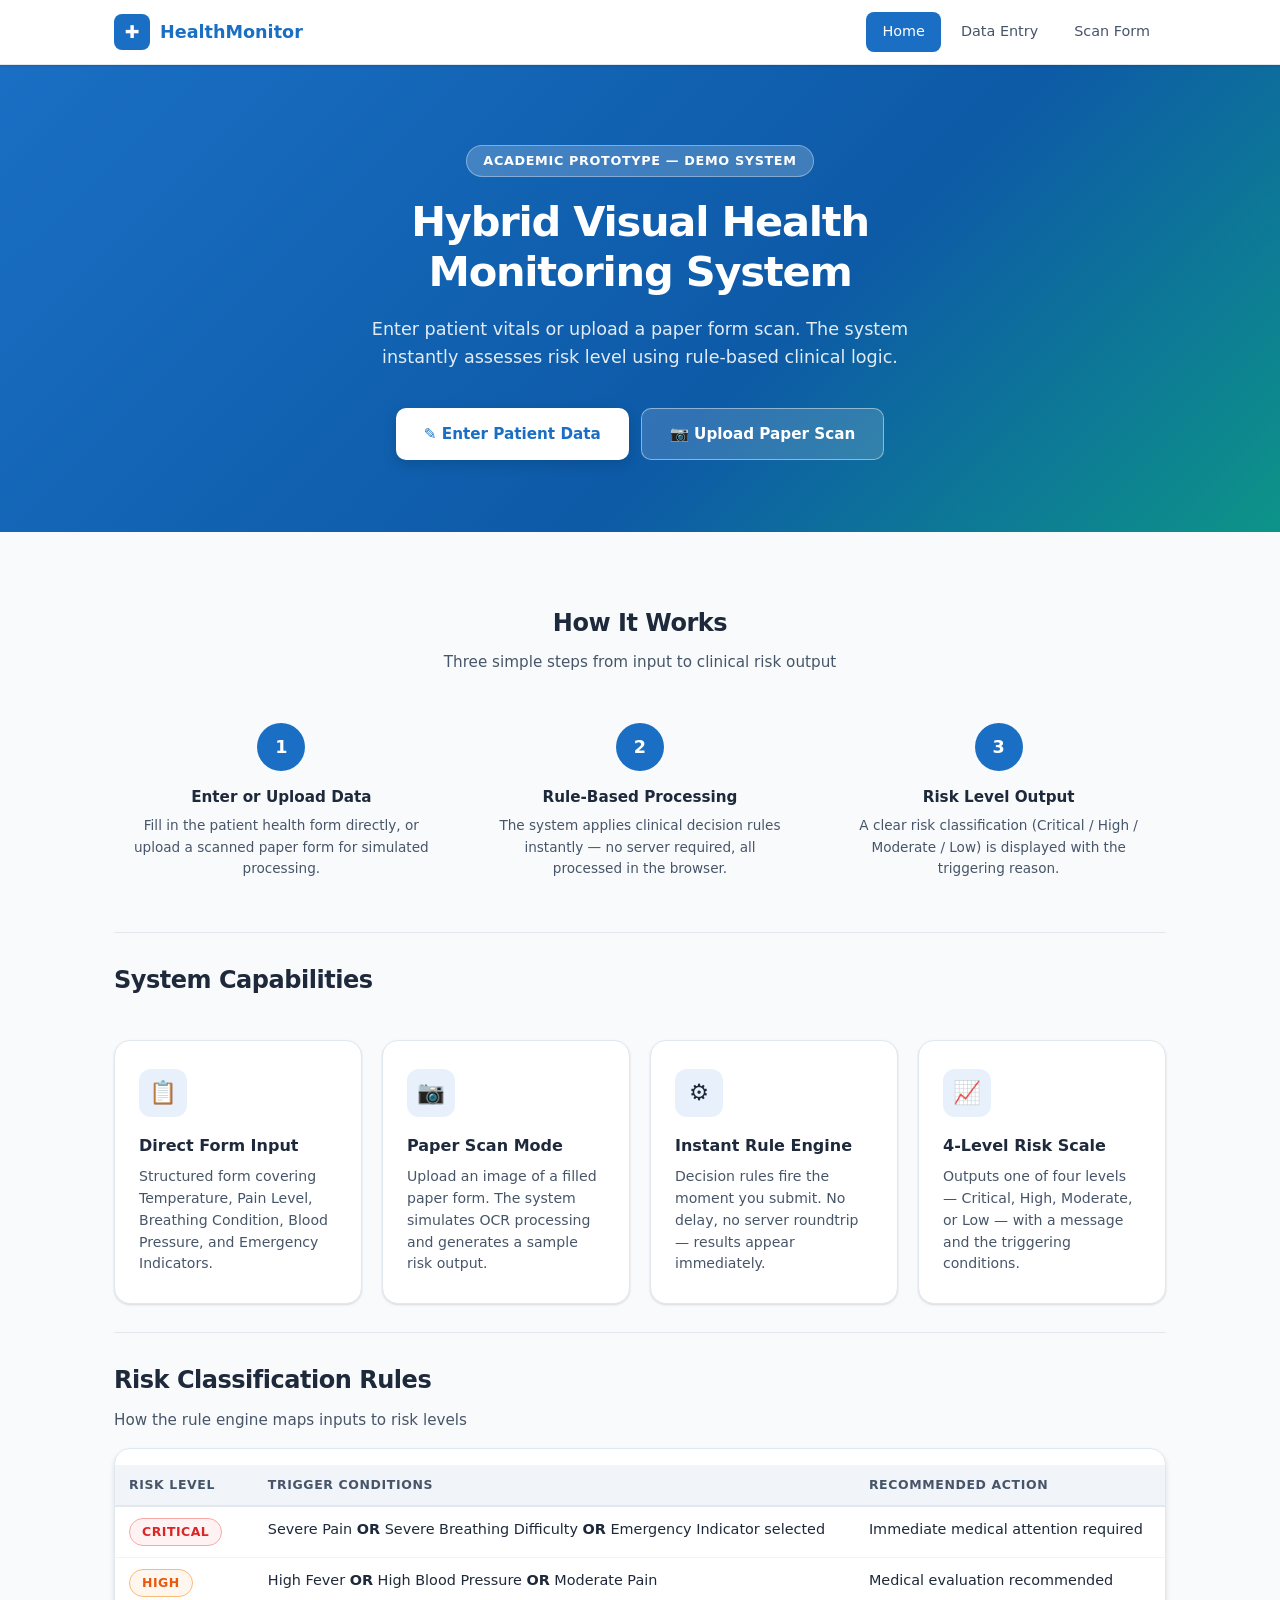
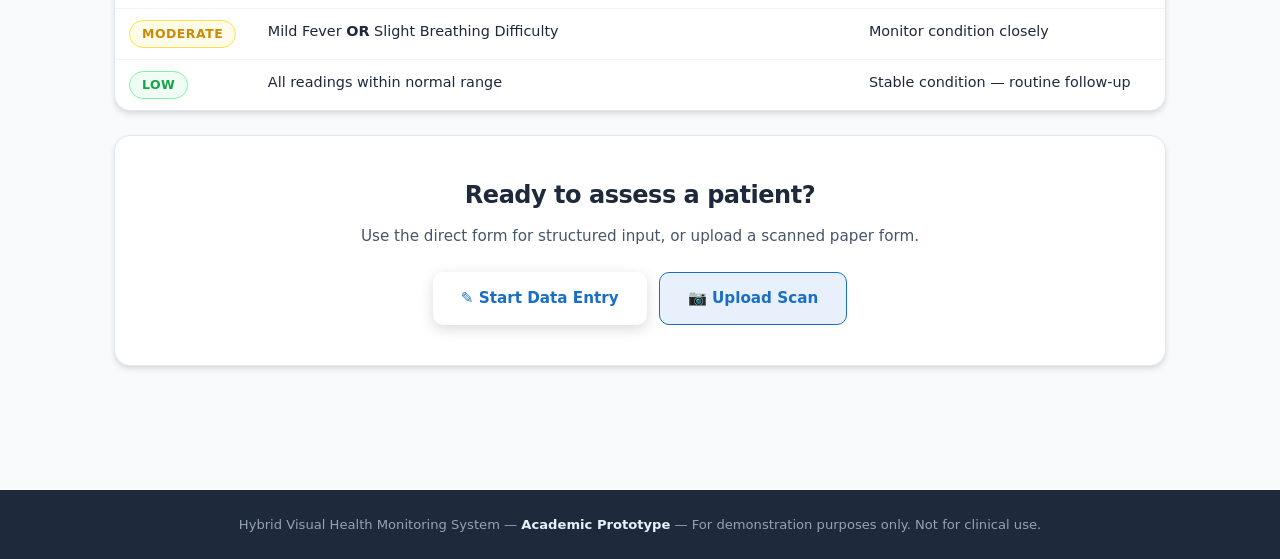
==== index.html @ cf37fe66 "Initial commit" ====
<!DOCTYPE html>
<html lang="en">
<head>
  <meta charset="UTF-8" />
  <meta name="viewport" content="width=device-width, initial-scale=1.0" />
  <title>HealthMonitor — Hybrid Visual Health Monitoring System</title>
  <link rel="stylesheet" href="style.css" />
</head>
<body>

  <!-- Navigation -->
  <nav>
    <div class="nav-inner">
      <a href="index.html" class="nav-brand">
        <div class="brand-icon">&#10010;</div>
        HealthMonitor
      </a>
      <ul class="nav-links">
        <li><a href="index.html" class="active">Home</a></li>
        <li><a href="form.html">Data Entry</a></li>
        <li><a href="scan.html">Scan Form</a></li>
      </ul>
    </div>
  </nav>

  <!-- Hero -->
  <section class="hero">
    <div class="hero-badge">Academic Prototype &mdash; Demo System</div>
    <h1>Hybrid Visual Health Monitoring System</h1>
    <p>Enter patient vitals or upload a paper form scan. The system instantly assesses risk level using rule-based clinical logic.</p>
    <div class="hero-actions">
      <a href="form.html" class="btn-primary">&#9998; Enter Patient Data</a>
      <a href="scan.html" class="btn-secondary">&#128247; Upload Paper Scan</a>
    </div>
  </section>

  <!-- Features -->
  <div class="container-wide">
    <div class="mt-8 text-center">
      <h2 class="section-title">How It Works</h2>
      <p class="section-sub">Three simple steps from input to clinical risk output</p>
    </div>

    <div class="steps-grid mt-6">
      <div class="step">
        <div class="step-num">1</div>
        <h4>Enter or Upload Data</h4>
        <p>Fill in the patient health form directly, or upload a scanned paper form for simulated processing.</p>
      </div>
      <div class="step">
        <div class="step-num">2</div>
        <h4>Rule-Based Processing</h4>
        <p>The system applies clinical decision rules instantly &mdash; no server required, all processed in the browser.</p>
      </div>
      <div class="step">
        <div class="step-num">3</div>
        <h4>Risk Level Output</h4>
        <p>A clear risk classification (Critical / High / Moderate / Low) is displayed with the triggering reason.</p>
      </div>
    </div>

    <div class="divider"></div>

    <!-- Feature cards -->
    <h2 class="section-title">System Capabilities</h2>
    <div class="features-grid">
      <div class="feature-card">
        <div class="feature-icon">&#128203;</div>
        <h3>Direct Form Input</h3>
        <p>Structured form covering Temperature, Pain Level, Breathing Condition, Blood Pressure, and Emergency Indicators.</p>
      </div>
      <div class="feature-card">
        <div class="feature-icon">&#128247;</div>
        <h3>Paper Scan Mode</h3>
        <p>Upload an image of a filled paper form. The system simulates OCR processing and generates a sample risk output.</p>
      </div>
      <div class="feature-card">
        <div class="feature-icon">&#9881;</div>
        <h3>Instant Rule Engine</h3>
        <p>Decision rules fire the moment you submit. No delay, no server roundtrip &mdash; results appear immediately.</p>
      </div>
      <div class="feature-card">
        <div class="feature-icon">&#128200;</div>
        <h3>4-Level Risk Scale</h3>
        <p>Outputs one of four levels &mdash; Critical, High, Moderate, or Low &mdash; with a message and the triggering conditions.</p>
      </div>
    </div>

    <div class="divider"></div>

    <!-- Risk reference table -->
    <h2 class="section-title">Risk Classification Rules</h2>
    <p class="section-sub" style="margin-bottom:16px;">How the rule engine maps inputs to risk levels</p>
    <div class="card" style="padding:0; overflow:hidden;">
      <table class="risk-table">
        <thead>
          <tr>
            <th>Risk Level</th>
            <th>Trigger Conditions</th>
            <th>Recommended Action</th>
          </tr>
        </thead>
        <tbody>
          <tr>
            <td><span class="risk-pill pill-critical">Critical</span></td>
            <td>Severe Pain <strong>OR</strong> Severe Breathing Difficulty <strong>OR</strong> Emergency Indicator selected</td>
            <td>Immediate medical attention required</td>
          </tr>
          <tr>
            <td><span class="risk-pill pill-high">High</span></td>
            <td>High Fever <strong>OR</strong> High Blood Pressure <strong>OR</strong> Moderate Pain</td>
            <td>Medical evaluation recommended</td>
          </tr>
          <tr>
            <td><span class="risk-pill pill-moderate">Moderate</span></td>
            <td>Mild Fever <strong>OR</strong> Slight Breathing Difficulty</td>
            <td>Monitor condition closely</td>
          </tr>
          <tr>
            <td><span class="risk-pill pill-low">Low</span></td>
            <td>All readings within normal range</td>
            <td>Stable condition &mdash; routine follow-up</td>
          </tr>
        </tbody>
      </table>
    </div>

    <!-- CTA -->
    <div class="card text-center mt-6" style="padding: 40px;">
      <h3 class="section-title" style="margin-bottom:10px;">Ready to assess a patient?</h3>
      <p class="section-sub" style="margin-bottom:24px;">Use the direct form for structured input, or upload a scanned paper form.</p>
      <div class="hero-actions">
        <a href="form.html" class="btn-primary">&#9998; Start Data Entry</a>
        <a href="scan.html" class="btn-secondary" style="color: var(--primary); border-color: var(--primary); background: var(--primary-light);">&#128247; Upload Scan</a>
      </div>
    </div>
  </div>

  <footer>
    <p>Hybrid Visual Health Monitoring System &mdash; <span>Academic Prototype</span> &mdash; For demonstration purposes only. Not for clinical use.</p>
  </footer>

</body>
</html>
---- style.css ----
/* ===== Reset & Base ===== */
*, *::before, *::after {
  box-sizing: border-box;
  margin: 0;
  padding: 0;
}

:root {
  --primary: #1a6fc4;
  --primary-dark: #145a9e;
  --primary-light: #e8f1fb;
  --accent: #0d9488;
  --white: #ffffff;
  --gray-50: #f8fafc;
  --gray-100: #f1f5f9;
  --gray-200: #e2e8f0;
  --gray-400: #94a3b8;
  --gray-600: #475569;
  --gray-800: #1e293b;
  --risk-critical: #dc2626;
  --risk-critical-bg: #fef2f2;
  --risk-critical-border: #fca5a5;
  --risk-high: #ea580c;
  --risk-high-bg: #fff7ed;
  --risk-high-border: #fdba74;
  --risk-moderate: #ca8a04;
  --risk-moderate-bg: #fefce8;
  --risk-moderate-border: #fde047;
  --risk-low: #16a34a;
  --risk-low-bg: #f0fdf4;
  --risk-low-border: #86efac;
  --shadow-sm: 0 1px 3px rgba(0,0,0,.08), 0 1px 2px rgba(0,0,0,.06);
  --shadow-md: 0 4px 6px rgba(0,0,0,.07), 0 2px 4px rgba(0,0,0,.06);
  --shadow-lg: 0 10px 15px rgba(0,0,0,.08), 0 4px 6px rgba(0,0,0,.05);
  --radius: 10px;
  --radius-lg: 16px;
}

body {
  font-family: 'Segoe UI', system-ui, -apple-system, sans-serif;
  background: var(--gray-50);
  color: var(--gray-800);
  line-height: 1.6;
  min-height: 100vh;
}

/* ===== Navigation ===== */
nav {
  background: var(--white);
  border-bottom: 1px solid var(--gray-200);
  box-shadow: var(--shadow-sm);
  position: sticky;
  top: 0;
  z-index: 100;
}

.nav-inner {
  max-width: 1100px;
  margin: 0 auto;
  padding: 0 24px;
  display: flex;
  align-items: center;
  justify-content: space-between;
  height: 64px;
}

.nav-brand {
  display: flex;
  align-items: center;
  gap: 10px;
  text-decoration: none;
  font-weight: 700;
  font-size: 1.1rem;
  color: var(--primary);
}

.nav-brand .brand-icon {
  width: 36px;
  height: 36px;
  background: var(--primary);
  border-radius: 8px;
  display: flex;
  align-items: center;
  justify-content: center;
  color: white;
  font-size: 1.1rem;
}

.nav-links {
  display: flex;
  gap: 4px;
  list-style: none;
}

.nav-links a {
  display: block;
  padding: 8px 16px;
  border-radius: 8px;
  text-decoration: none;
  font-size: 0.9rem;
  font-weight: 500;
  color: var(--gray-600);
  transition: background 0.15s, color 0.15s;
}

.nav-links a:hover {
  background: var(--primary-light);
  color: var(--primary);
}

.nav-links a.active {
  background: var(--primary);
  color: var(--white);
}

/* ===== Page Header ===== */
.page-header {
  background: linear-gradient(135deg, var(--primary) 0%, #0d5aa7 100%);
  color: white;
  padding: 56px 24px 48px;
  text-align: center;
}

.page-header h1 {
  font-size: 2.2rem;
  font-weight: 700;
  margin-bottom: 12px;
  letter-spacing: -0.02em;
}

.page-header p {
  font-size: 1.05rem;
  opacity: 0.88;
  max-width: 560px;
  margin: 0 auto;
}

/* ===== Container ===== */
.container {
  max-width: 860px;
  margin: 0 auto;
  padding: 40px 24px;
}

.container-wide {
  max-width: 1100px;
  margin: 0 auto;
  padding: 40px 24px;
}

/* ===== Card ===== */
.card {
  background: var(--white);
  border: 1px solid var(--gray-200);
  border-radius: var(--radius-lg);
  box-shadow: var(--shadow-md);
  padding: 32px;
  margin-bottom: 24px;
}

.card-title {
  font-size: 1.1rem;
  font-weight: 600;
  color: var(--primary-dark);
  margin-bottom: 20px;
  padding-bottom: 12px;
  border-bottom: 2px solid var(--primary-light);
  display: flex;
  align-items: center;
  gap: 8px;
}

/* ===== Form Elements ===== */
.form-section {
  margin-bottom: 28px;
}

.form-section-label {
  font-size: 0.78rem;
  font-weight: 700;
  text-transform: uppercase;
  letter-spacing: 0.06em;
  color: var(--gray-400);
  margin-bottom: 14px;
}

.radio-group {
  display: flex;
  flex-direction: column;
  gap: 10px;
}

.radio-option {
  display: flex;
  align-items: center;
  gap: 12px;
  padding: 12px 16px;
  border: 1.5px solid var(--gray-200);
  border-radius: var(--radius);
  cursor: pointer;
  transition: border-color 0.15s, background 0.15s;
  user-select: none;
}

.radio-option:hover {
  border-color: var(--primary);
  background: var(--primary-light);
}

.radio-option input[type="radio"] {
  accent-color: var(--primary);
  width: 18px;
  height: 18px;
  flex-shrink: 0;
}

.radio-option input[type="radio"]:checked + .radio-label {
  color: var(--primary-dark);
  font-weight: 600;
}

.radio-option:has(input:checked) {
  border-color: var(--primary);
  background: var(--primary-light);
}

.radio-label {
  font-size: 0.95rem;
  color: var(--gray-600);
}

.radio-badge {
  margin-left: auto;
  font-size: 0.72rem;
  font-weight: 700;
  padding: 2px 8px;
  border-radius: 20px;
  text-transform: uppercase;
  letter-spacing: 0.04em;
}

.badge-normal  { background: #dcfce7; color: #15803d; }
.badge-mild    { background: #fefce8; color: #a16207; }
.badge-high    { background: #fee2e2; color: #b91c1c; }
.badge-severe  { background: #fee2e2; color: #b91c1c; }
.badge-emergency { background: #fee2e2; color: #b91c1c; }

/* ===== Submit Button ===== */
.btn-submit {
  display: block;
  width: 100%;
  padding: 16px;
  background: var(--primary);
  color: white;
  border: none;
  border-radius: var(--radius);
  font-size: 1rem;
  font-weight: 600;
  cursor: pointer;
  transition: background 0.15s, transform 0.1s;
  letter-spacing: 0.02em;
}

.btn-submit:hover {
  background: var(--primary-dark);
  transform: translateY(-1px);
}

.btn-submit:active {
  transform: translateY(0);
}

/* ===== Output / Result ===== */
#output-section {
  display: none;
  animation: slideIn 0.35s ease;
}

@keyframes slideIn {
  from { opacity: 0; transform: translateY(16px); }
  to   { opacity: 1; transform: translateY(0); }
}

.result-card {
  border-radius: var(--radius-lg);
  padding: 32px;
  border: 2px solid;
  margin-top: 8px;
}

.result-card.critical {
  background: var(--risk-critical-bg);
  border-color: var(--risk-critical-border);
}
.result-card.high {
  background: var(--risk-high-bg);
  border-color: var(--risk-high-border);
}
.result-card.moderate {
  background: var(--risk-moderate-bg);
  border-color: var(--risk-moderate-border);
}
.result-card.low {
  background: var(--risk-low-bg);
  border-color: var(--risk-low-border);
}

.result-header {
  display: flex;
  align-items: center;
  gap: 16px;
  margin-bottom: 16px;
}

.result-icon {
  width: 52px;
  height: 52px;
  border-radius: 50%;
  display: flex;
  align-items: center;
  justify-content: center;
  font-size: 1.5rem;
  flex-shrink: 0;
}

.critical .result-icon { background: var(--risk-critical); color: white; }
.high     .result-icon { background: var(--risk-high);     color: white; }
.moderate .result-icon { background: var(--risk-moderate); color: white; }
.low      .result-icon { background: var(--risk-low);      color: white; }

.result-level {
  font-size: 1.6rem;
  font-weight: 800;
  letter-spacing: -0.02em;
}

.critical .result-level { color: var(--risk-critical); }
.high     .result-level { color: var(--risk-high); }
.moderate .result-level { color: var(--risk-moderate); }
.low      .result-level { color: var(--risk-low); }

.result-sublabel {
  font-size: 0.82rem;
  font-weight: 600;
  text-transform: uppercase;
  letter-spacing: 0.06em;
  color: var(--gray-400);
}

.result-message {
  font-size: 1.05rem;
  font-weight: 600;
  color: var(--gray-800);
  margin-bottom: 12px;
}

.result-reason {
  font-size: 0.9rem;
  color: var(--gray-600);
  background: rgba(255,255,255,0.6);
  padding: 10px 14px;
  border-radius: 8px;
}

.result-reason strong {
  color: var(--gray-800);
}

/* ===== Home Page ===== */
.hero {
  background: linear-gradient(135deg, var(--primary) 0%, #0d5aa7 60%, #0d9488 100%);
  color: white;
  padding: 80px 24px 72px;
  text-align: center;
}

.hero-badge {
  display: inline-block;
  background: rgba(255,255,255,0.2);
  border: 1px solid rgba(255,255,255,0.35);
  border-radius: 20px;
  padding: 5px 16px;
  font-size: 0.8rem;
  font-weight: 600;
  letter-spacing: 0.05em;
  text-transform: uppercase;
  margin-bottom: 20px;
}

.hero h1 {
  font-size: 2.6rem;
  font-weight: 800;
  letter-spacing: -0.03em;
  line-height: 1.2;
  margin-bottom: 18px;
  max-width: 700px;
  margin-left: auto;
  margin-right: auto;
}

.hero p {
  font-size: 1.1rem;
  opacity: 0.88;
  max-width: 560px;
  margin: 0 auto 36px;
}

.hero-actions {
  display: flex;
  gap: 12px;
  justify-content: center;
  flex-wrap: wrap;
}

.btn-primary {
  display: inline-flex;
  align-items: center;
  gap: 8px;
  padding: 13px 28px;
  background: white;
  color: var(--primary);
  border-radius: var(--radius);
  font-size: 0.95rem;
  font-weight: 700;
  text-decoration: none;
  transition: transform 0.15s, box-shadow 0.15s;
  box-shadow: 0 4px 14px rgba(0,0,0,0.15);
}

.btn-primary:hover {
  transform: translateY(-2px);
  box-shadow: 0 6px 20px rgba(0,0,0,0.2);
}

.btn-secondary {
  display: inline-flex;
  align-items: center;
  gap: 8px;
  padding: 13px 28px;
  background: rgba(255,255,255,0.15);
  color: white;
  border: 1.5px solid rgba(255,255,255,0.45);
  border-radius: var(--radius);
  font-size: 0.95rem;
  font-weight: 600;
  text-decoration: none;
  transition: background 0.15s;
}

.btn-secondary:hover {
  background: rgba(255,255,255,0.25);
}

/* Feature cards grid */
.features-grid {
  display: grid;
  grid-template-columns: repeat(auto-fit, minmax(240px, 1fr));
  gap: 20px;
  margin-top: 40px;
}

.feature-card {
  background: var(--white);
  border: 1px solid var(--gray-200);
  border-radius: var(--radius-lg);
  padding: 28px 24px;
  box-shadow: var(--shadow-sm);
  transition: box-shadow 0.2s, transform 0.2s;
}

.feature-card:hover {
  box-shadow: var(--shadow-lg);
  transform: translateY(-3px);
}

.feature-icon {
  width: 48px;
  height: 48px;
  background: var(--primary-light);
  border-radius: 12px;
  display: flex;
  align-items: center;
  justify-content: center;
  font-size: 1.4rem;
  margin-bottom: 16px;
}

.feature-card h3 {
  font-size: 1rem;
  font-weight: 700;
  color: var(--gray-800);
  margin-bottom: 8px;
}

.feature-card p {
  font-size: 0.88rem;
  color: var(--gray-600);
  line-height: 1.55;
}

/* Steps */
.steps-grid {
  display: grid;
  grid-template-columns: repeat(auto-fit, minmax(200px, 1fr));
  gap: 24px;
  margin-top: 32px;
}

.step {
  text-align: center;
  padding: 24px 16px;
}

.step-num {
  width: 48px;
  height: 48px;
  background: var(--primary);
  color: white;
  border-radius: 50%;
  display: flex;
  align-items: center;
  justify-content: center;
  font-size: 1.1rem;
  font-weight: 800;
  margin: 0 auto 14px;
}

.step h4 {
  font-size: 0.95rem;
  font-weight: 700;
  margin-bottom: 6px;
}

.step p {
  font-size: 0.85rem;
  color: var(--gray-600);
}

.section-title {
  font-size: 1.5rem;
  font-weight: 700;
  color: var(--gray-800);
  margin-bottom: 8px;
  letter-spacing: -0.02em;
}

.section-sub {
  font-size: 0.95rem;
  color: var(--gray-600);
  margin-bottom: 4px;
}

/* Risk reference table */
.risk-table {
  width: 100%;
  border-collapse: collapse;
  margin-top: 16px;
  font-size: 0.9rem;
}

.risk-table th {
  background: var(--gray-100);
  padding: 10px 14px;
  text-align: left;
  font-size: 0.78rem;
  font-weight: 700;
  text-transform: uppercase;
  letter-spacing: 0.05em;
  color: var(--gray-600);
  border-bottom: 2px solid var(--gray-200);
}

.risk-table td {
  padding: 11px 14px;
  border-bottom: 1px solid var(--gray-100);
  vertical-align: top;
}

.risk-table tr:last-child td {
  border-bottom: none;
}

.risk-pill {
  display: inline-block;
  padding: 3px 12px;
  border-radius: 20px;
  font-size: 0.78rem;
  font-weight: 700;
  text-transform: uppercase;
  letter-spacing: 0.04em;
}

.pill-critical { background: var(--risk-critical-bg); color: var(--risk-critical); border: 1px solid var(--risk-critical-border); }
.pill-high     { background: var(--risk-high-bg);     color: var(--risk-high);     border: 1px solid var(--risk-high-border); }
.pill-moderate { background: var(--risk-moderate-bg); color: var(--risk-moderate); border: 1px solid var(--risk-moderate-border); }
.pill-low      { background: var(--risk-low-bg);      color: var(--risk-low);      border: 1px solid var(--risk-low-border); }

/* ===== Scan Page ===== */
.upload-zone {
  border: 2.5px dashed var(--gray-200);
  border-radius: var(--radius-lg);
  padding: 52px 32px;
  text-align: center;
  cursor: pointer;
  transition: border-color 0.2s, background 0.2s;
  background: var(--gray-50);
}

.upload-zone:hover,
.upload-zone.drag-over {
  border-color: var(--primary);
  background: var(--primary-light);
}

.upload-zone.has-file {
  border-color: var(--accent);
  background: #f0fdfa;
}

.upload-icon {
  font-size: 3rem;
  margin-bottom: 14px;
}

.upload-zone h3 {
  font-size: 1rem;
  font-weight: 600;
  color: var(--gray-800);
  margin-bottom: 6px;
}

.upload-zone p {
  font-size: 0.85rem;
  color: var(--gray-400);
}

#file-input {
  display: none;
}

.btn-upload {
  display: inline-flex;
  align-items: center;
  gap: 8px;
  margin-top: 16px;
  padding: 10px 22px;
  background: var(--primary);
  color: white;
  border: none;
  border-radius: 8px;
  font-size: 0.9rem;
  font-weight: 600;
  cursor: pointer;
  transition: background 0.15s;
}

.btn-upload:hover { background: var(--primary-dark); }

.progress-bar-wrap {
  background: var(--gray-100);
  border-radius: 20px;
  height: 8px;
  margin: 16px 0;
  overflow: hidden;
  display: none;
}

.progress-bar {
  height: 100%;
  background: linear-gradient(90deg, var(--primary), var(--accent));
  border-radius: 20px;
  width: 0%;
  transition: width 0.3s ease;
}

.scan-mock-result {
  display: none;
  animation: slideIn 0.35s ease;
}

/* ===== Footer ===== */
footer {
  background: var(--gray-800);
  color: var(--gray-400);
  text-align: center;
  padding: 24px;
  font-size: 0.82rem;
  margin-top: 60px;
}

footer span {
  color: var(--primary-light);
  font-weight: 600;
}

/* ===== Utilities ===== */
.divider {
  height: 1px;
  background: var(--gray-200);
  margin: 28px 0;
}

.text-center { text-align: center; }
.mt-4  { margin-top: 16px; }
.mt-6  { margin-top: 24px; }
.mt-8  { margin-top: 32px; }
.mb-2  { margin-bottom: 8px; }

/* ===== Responsive ===== */
@media (max-width: 640px) {
  .hero h1 { font-size: 1.8rem; }
  .page-header h1 { font-size: 1.6rem; }
  .card { padding: 20px; }
  .result-card { padding: 20px; }
  .nav-links a { padding: 8px 10px; font-size: 0.82rem; }
}
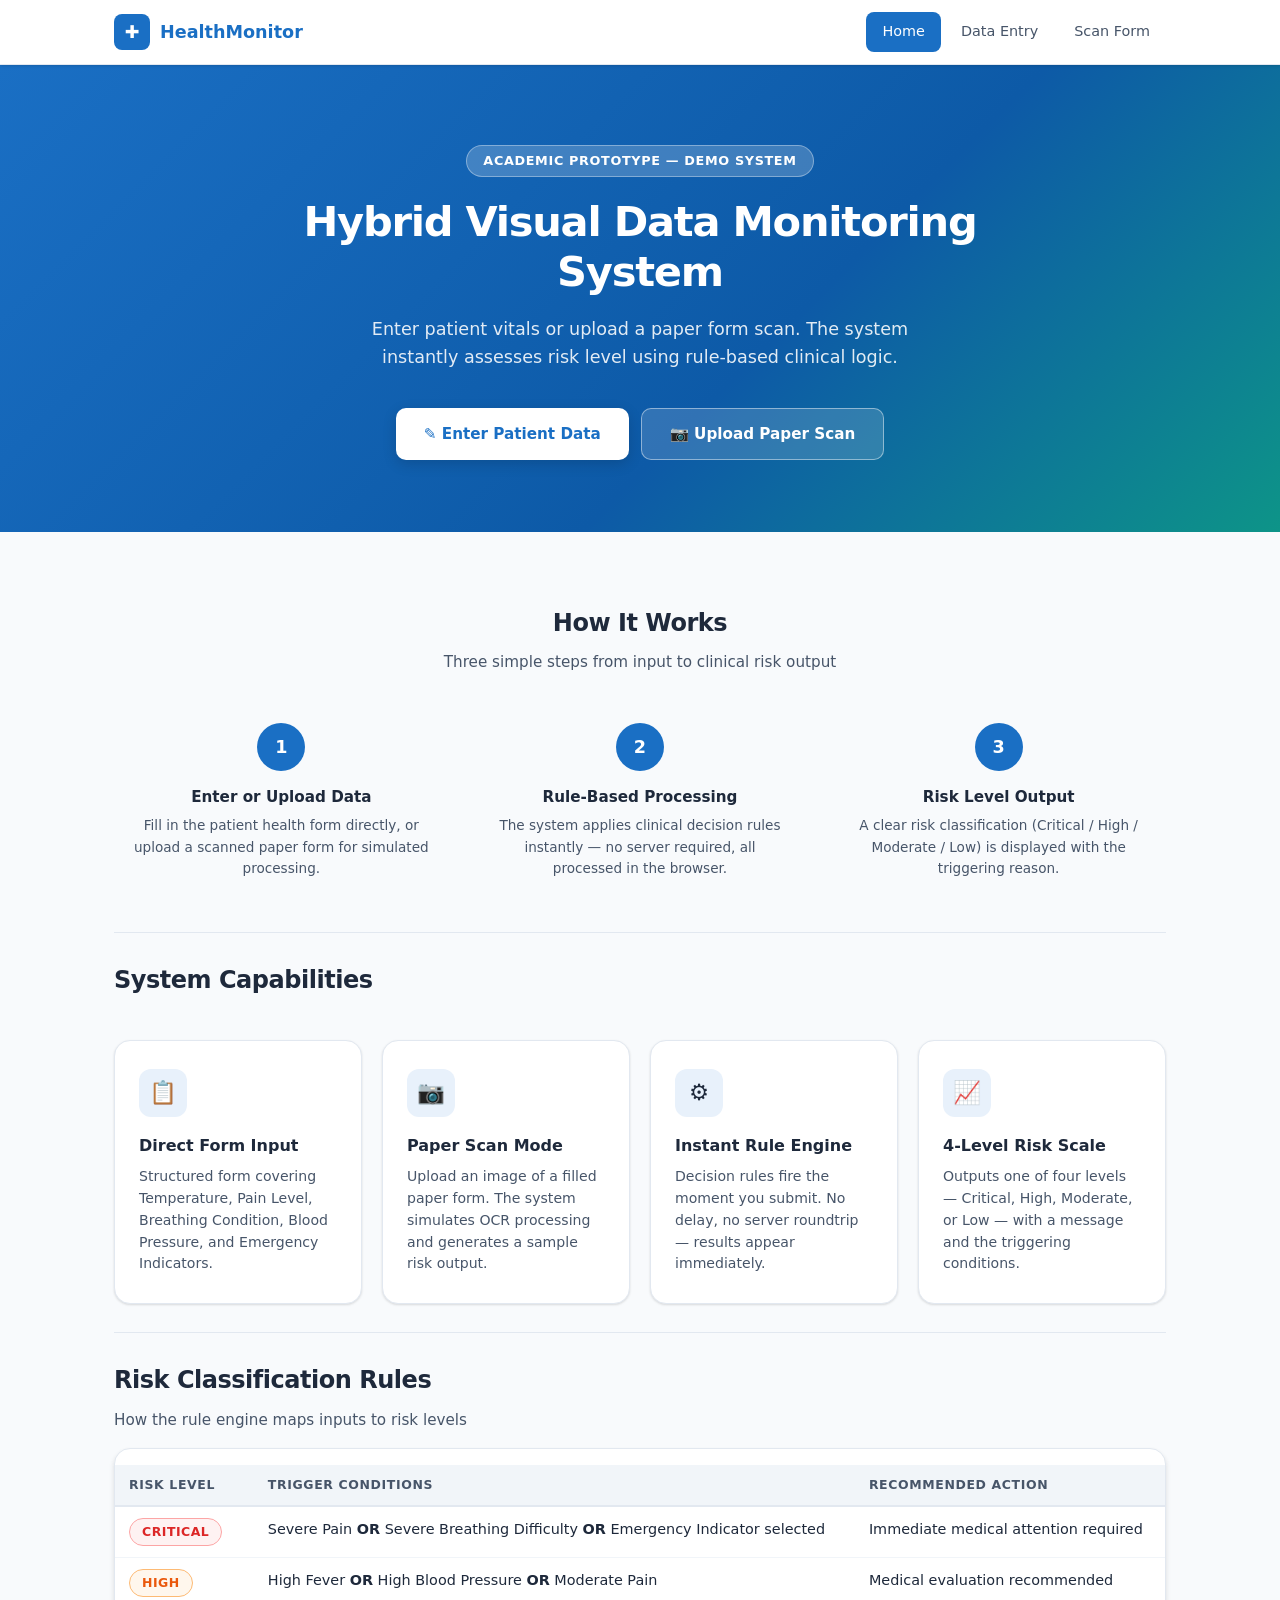
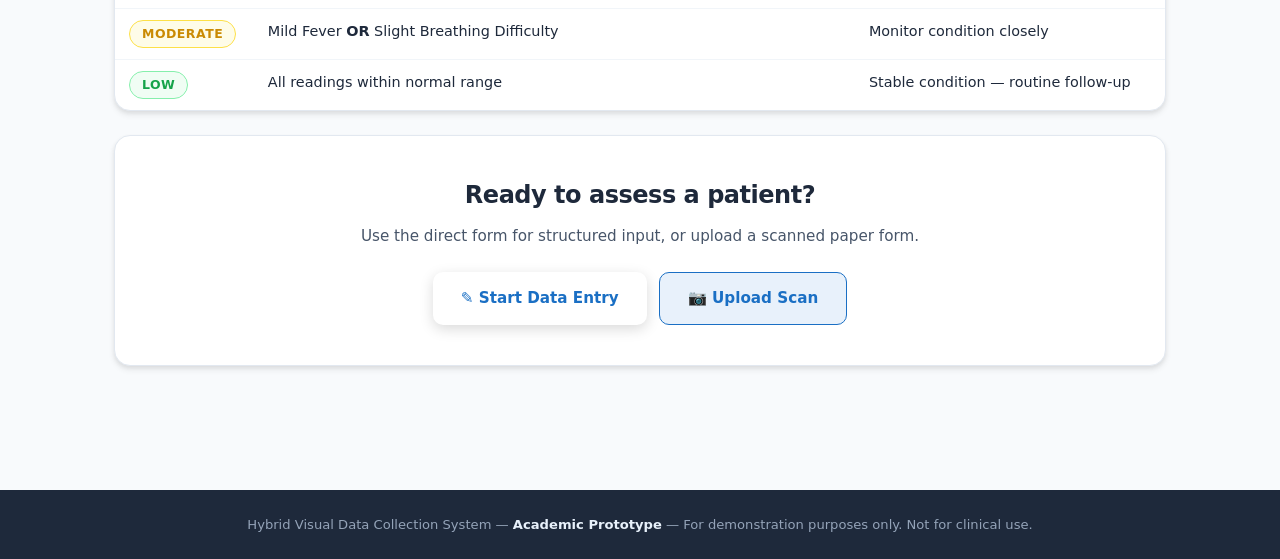
==== commit 3879e32a: "Update index.html" ====
--- a/index.html
+++ b/index.html
@@ -3,7 +3,7 @@
 <head>
   <meta charset="UTF-8" />
   <meta name="viewport" content="width=device-width, initial-scale=1.0" />
-  <title>HealthMonitor — Hybrid Visual Health Monitoring System</title>
+  <title>VisuaLogic — Hybrid Visual Data Collection System</title>
   <link rel="stylesheet" href="style.css" />
 </head>
 <body>
@@ -26,7 +26,7 @@
   <!-- Hero -->
   <section class="hero">
     <div class="hero-badge">Academic Prototype &mdash; Demo System</div>
-    <h1>Hybrid Visual Health Monitoring System</h1>
+    <h1>Hybrid Visual Data Monitoring System</h1>
     <p>Enter patient vitals or upload a paper form scan. The system instantly assesses risk level using rule-based clinical logic.</p>
     <div class="hero-actions">
       <a href="form.html" class="btn-primary">&#9998; Enter Patient Data</a>
@@ -137,7 +137,7 @@
   </div>
 
   <footer>
-    <p>Hybrid Visual Health Monitoring System &mdash; <span>Academic Prototype</span> &mdash; For demonstration purposes only. Not for clinical use.</p>
+    <p>Hybrid Visual Data Collection System &mdash; <span>Academic Prototype</span> &mdash; For demonstration purposes only. Not for clinical use.</p>
   </footer>
 
 </body>
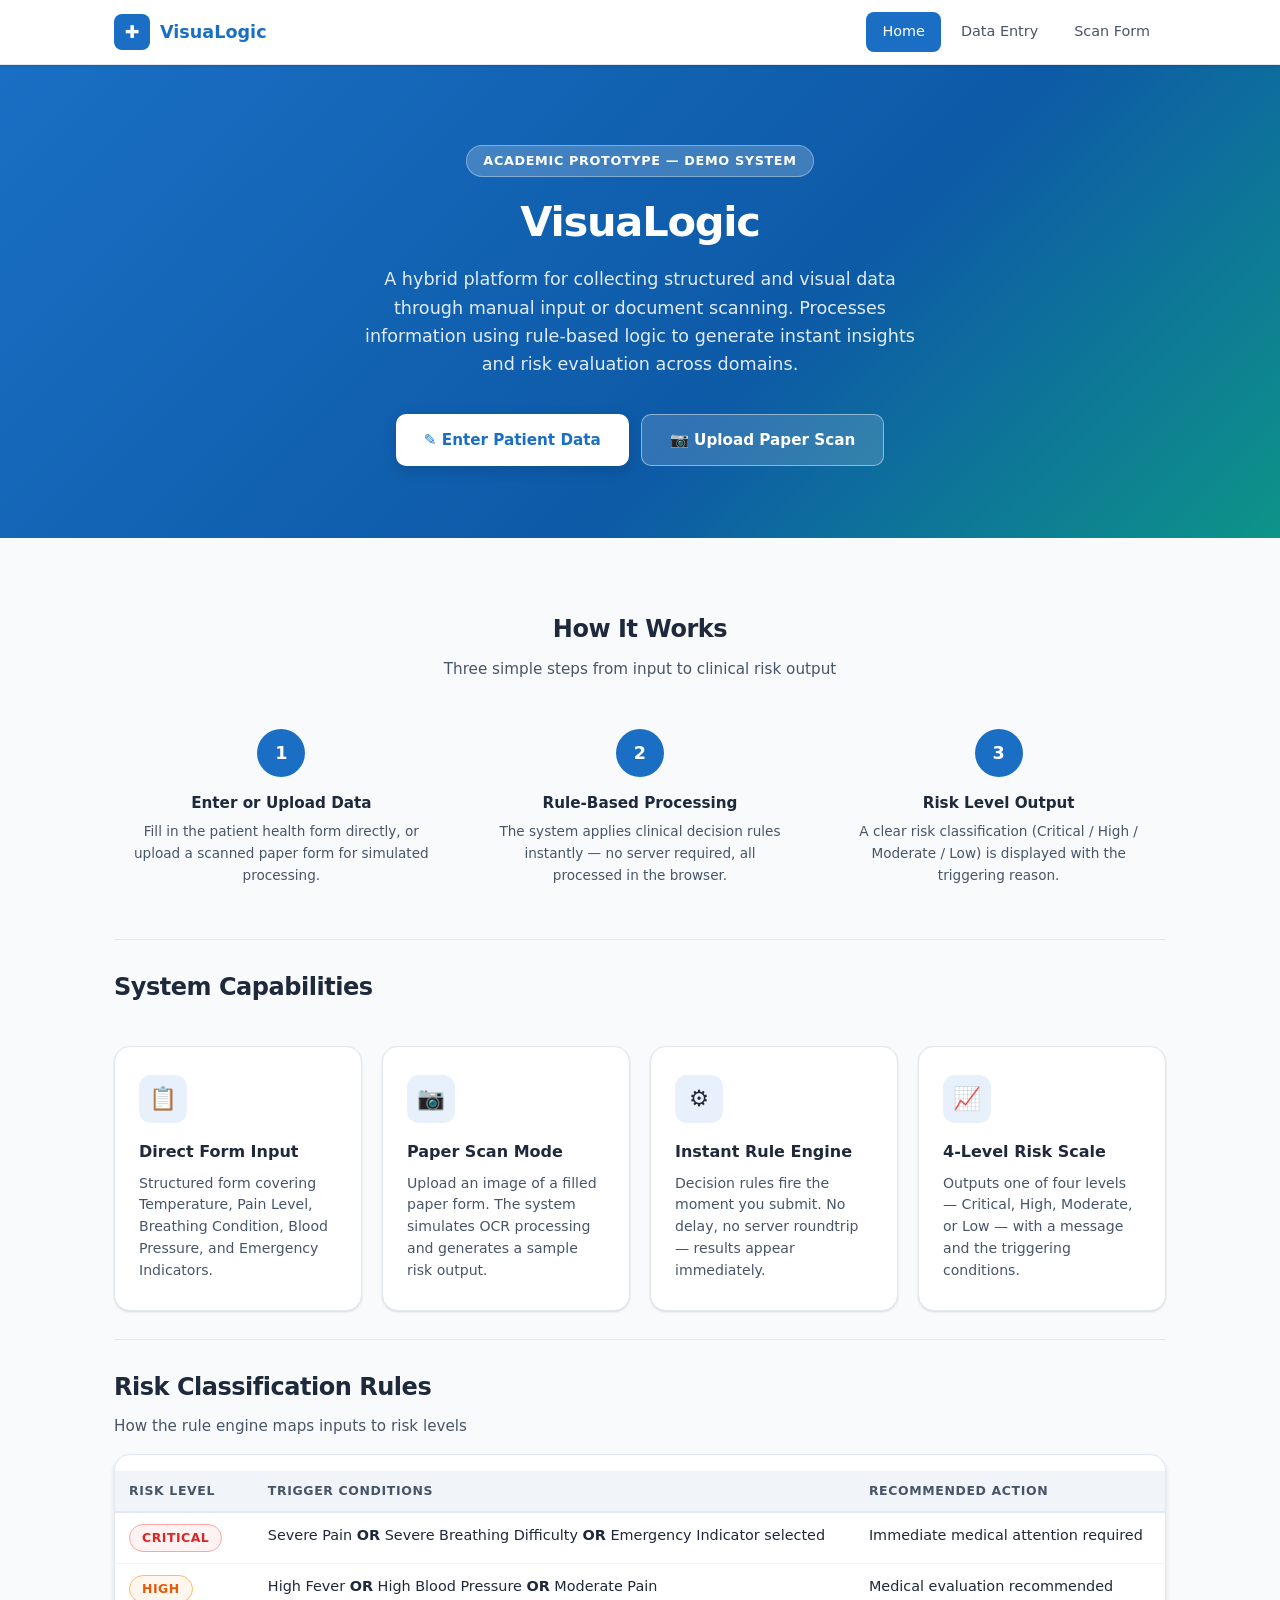
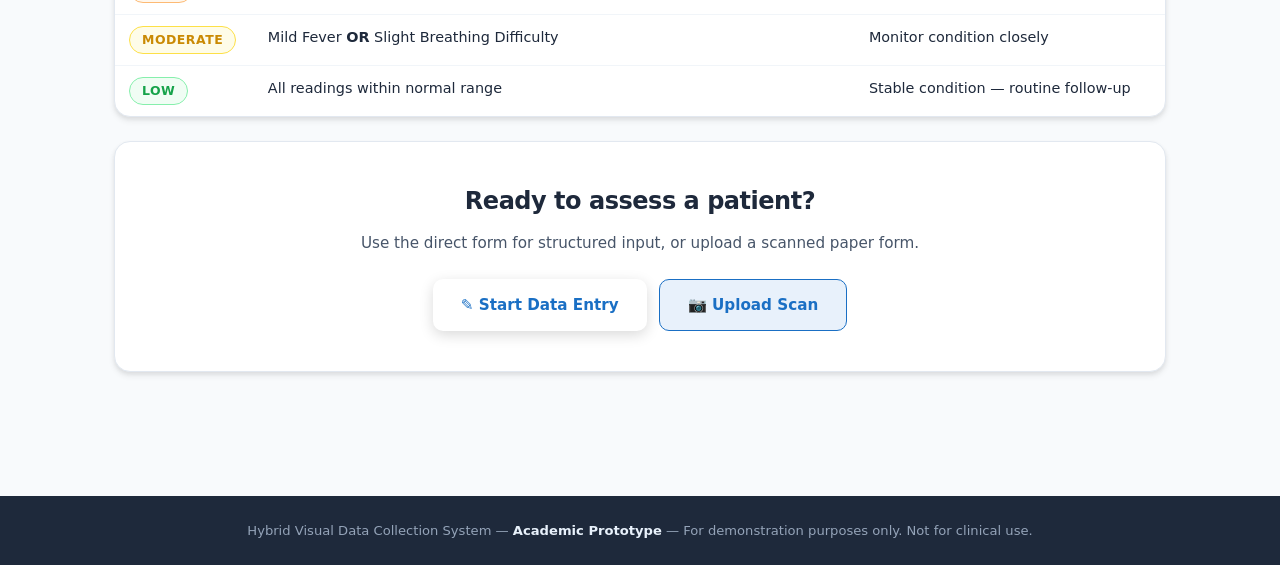
==== commit c182000c: "Rebrand to VisuaLogic, update hero description" ====
--- a/index.html
+++ b/index.html
@@ -13,7 +13,7 @@
     <div class="nav-inner">
       <a href="index.html" class="nav-brand">
         <div class="brand-icon">&#10010;</div>
-        HealthMonitor
+        VisuaLogic
       </a>
       <ul class="nav-links">
         <li><a href="index.html" class="active">Home</a></li>
@@ -26,8 +26,8 @@
   <!-- Hero -->
   <section class="hero">
     <div class="hero-badge">Academic Prototype &mdash; Demo System</div>
-    <h1>Hybrid Visual Data Monitoring System</h1>
-    <p>Enter patient vitals or upload a paper form scan. The system instantly assesses risk level using rule-based clinical logic.</p>
+    <h1>VisuaLogic</h1>
+    <p>A hybrid platform for collecting structured and visual data through manual input or document scanning. Processes information using rule-based logic to generate instant insights and risk evaluation across domains.</p>
     <div class="hero-actions">
       <a href="form.html" class="btn-primary">&#9998; Enter Patient Data</a>
       <a href="scan.html" class="btn-secondary">&#128247; Upload Paper Scan</a>
--- a/style.css
+++ b/style.css
@@ -245,6 +245,35 @@
 .badge-severe  { background: #fee2e2; color: #b91c1c; }
 .badge-emergency { background: #fee2e2; color: #b91c1c; }
 
+/* ===== Text Inputs ===== */
+.input-group {
+  display: flex;
+  flex-direction: column;
+  gap: 6px;
+}
+
+.input-label {
+  font-size: 0.88rem;
+  font-weight: 600;
+  color: var(--gray-600);
+}
+
+.text-input {
+  padding: 11px 14px;
+  border: 1.5px solid var(--gray-200);
+  border-radius: var(--radius);
+  font-size: 0.95rem;
+  color: var(--gray-800);
+  outline: none;
+  transition: border-color 0.15s;
+  font-family: inherit;
+}
+
+.text-input:focus {
+  border-color: var(--primary);
+  background: var(--primary-light);
+}
+
 /* ===== Submit Button ===== */
 .btn-submit {
   display: block;
